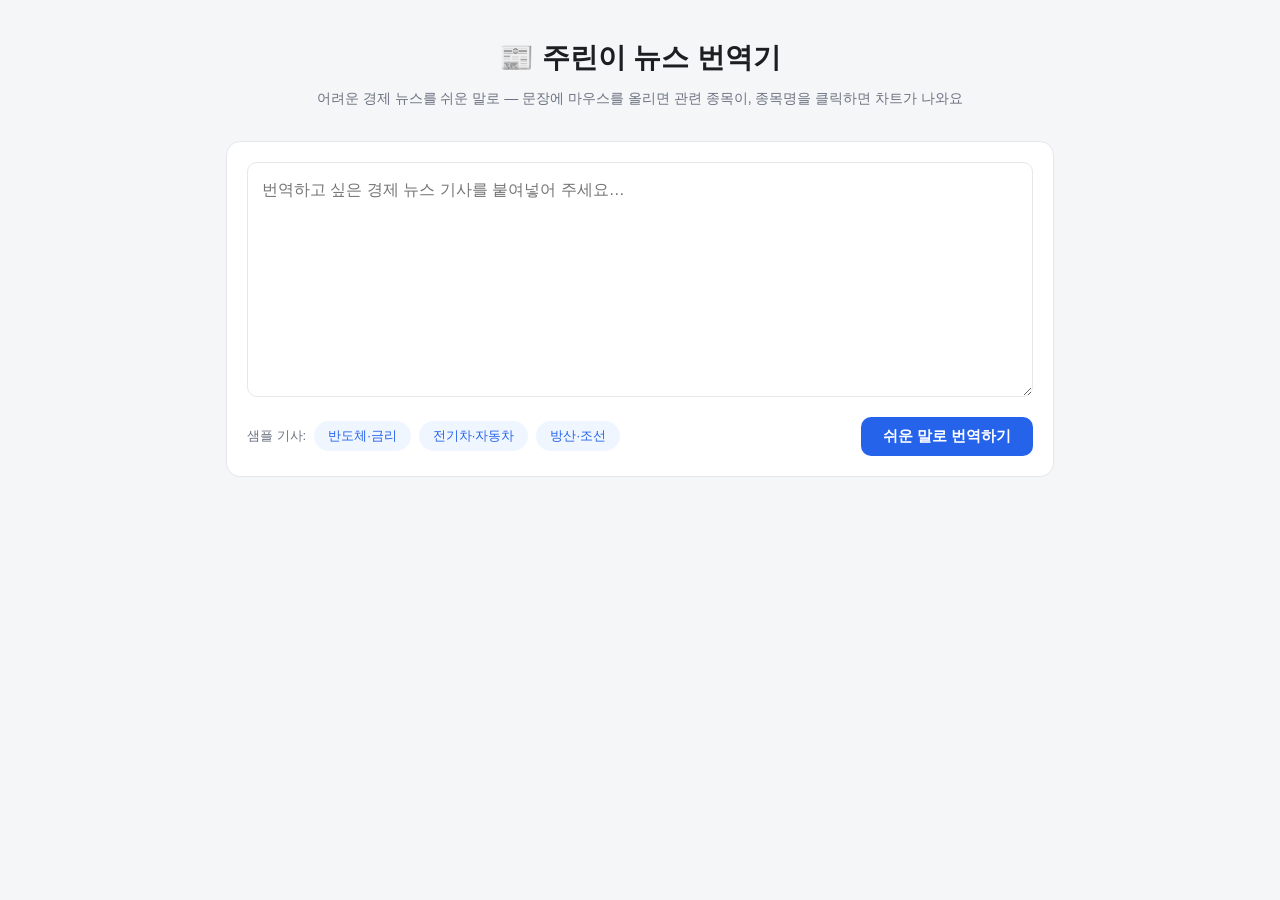
==== static/index.html @ 7888a263 "주린이 뉴스 번역기: 쉬운말 번역·관련 종목 호버·클릭 차트 구현 - POST /api/translate: 경제 뉴스를 문장별로 주린이 눈높이 번역   (Claude claude-" ====
<!DOCTYPE html>
<html lang="ko">
<head>
  <meta charset="UTF-8">
  <meta name="viewport" content="width=device-width, initial-scale=1.0">
  <title>주린이 뉴스 번역기</title>
  <link rel="icon" href="data:image/svg+xml,<svg xmlns=%22http://www.w3.org/2000/svg%22 viewBox=%220 0 100 100%22><text y=%22.9em%22 font-size=%2290%22>📰</text></svg>">
  <link rel="stylesheet" href="style.css">
</head>
<body>
  <header class="site-header">
    <h1>📰 주린이 뉴스 번역기</h1>
    <p class="tagline">어려운 경제 뉴스를 쉬운 말로 — 문장에 마우스를 올리면 관련 종목이, 종목명을 클릭하면 차트가 나와요</p>
  </header>

  <main>
    <section class="card" id="input-section">
      <textarea id="article-input" rows="8"
        placeholder="번역하고 싶은 경제 뉴스 기사를 붙여넣어 주세요…"></textarea>
      <div class="input-actions">
        <div class="samples">
          <span class="samples-label">샘플 기사:</span>
          <button class="sample-btn" data-sample="0">반도체·금리</button>
          <button class="sample-btn" data-sample="1">전기차·자동차</button>
          <button class="sample-btn" data-sample="2">방산·조선</button>
        </div>
        <button id="translate-btn">쉬운 말로 번역하기</button>
      </div>
      <p id="error-box" class="error" hidden></p>
    </section>

    <section id="result-section" hidden>
      <div class="card notice" id="notice-box" hidden></div>
      <div class="card summary" id="summary-card" hidden>
        <h2>📌 세 줄 요약</h2>
        <p id="summary-text"></p>
      </div>
      <div class="hint">💡 문장 위에 마우스를 올리면 관련 종목 동향이 떠요. <span class="ticker-demo">파란 종목명</span>이나 <span class="term-demo">점선 용어</span>도 눌러보고 올려보세요.</div>
      <div id="sentences"></div>
    </section>
  </main>

  <!-- 문장 호버 시 관련 종목 팝오버 -->
  <div id="stock-popover" class="popover" hidden></div>

  <!-- 용어 설명 툴팁 -->
  <div id="term-tooltip" class="tooltip" hidden></div>

  <!-- 종목 차트 모달 -->
  <div id="chart-modal" class="modal-backdrop" hidden>
    <div class="modal">
      <div class="modal-header">
        <div>
          <div class="modal-title">
            <span id="chart-name"></span>
            <span id="chart-code" class="code-chip"></span>
            <span id="chart-sector" class="sector-chip"></span>
          </div>
          <div class="modal-quote">
            <span id="chart-price"></span>
            <span id="chart-change"></span>
          </div>
        </div>
        <button id="chart-close" class="close-btn" aria-label="닫기">✕</button>
      </div>
      <div class="range-buttons" id="range-buttons">
        <button data-range="1m">1개월</button>
        <button data-range="3m" class="active">3개월</button>
        <button data-range="6m">6개월</button>
        <button data-range="1y">1년</button>
      </div>
      <div class="chart-wrap">
        <canvas id="chart-canvas"></canvas>
        <div id="chart-loading" class="chart-loading" hidden>불러오는 중…</div>
      </div>
      <p class="chart-source" id="chart-source"></p>
    </div>
  </div>

  <script src="app.js"></script>
</body>
</html>
---- static/style.css ----
:root {
  --bg: #f5f6f8;
  --card: #ffffff;
  --text: #1c1e21;
  --muted: #6b7280;
  --accent: #2563eb;
  --accent-soft: #eff6ff;
  --up: #d93025;    /* 한국 관례: 상승=빨강 */
  --down: #1a73e8;  /* 하락=파랑 */
  --border: #e5e7eb;
  --shadow: 0 8px 24px rgba(0, 0, 0, 0.12);
}

* { box-sizing: border-box; }

[hidden] { display: none !important; }

body {
  margin: 0;
  font-family: "Pretendard", "Apple SD Gothic Neo", "Noto Sans KR", "Malgun Gothic", sans-serif;
  background: var(--bg);
  color: var(--text);
  line-height: 1.6;
}

.site-header {
  text-align: center;
  padding: 36px 16px 8px;
}
.site-header h1 { margin: 0 0 6px; font-size: 28px; }
.tagline { margin: 0; color: var(--muted); font-size: 14px; }

main {
  max-width: 860px;
  margin: 24px auto 80px;
  padding: 0 16px;
}

.card {
  background: var(--card);
  border: 1px solid var(--border);
  border-radius: 14px;
  padding: 20px;
  margin-bottom: 16px;
}

#article-input {
  width: 100%;
  border: 1px solid var(--border);
  border-radius: 10px;
  padding: 14px;
  font: inherit;
  resize: vertical;
}
#article-input:focus { outline: 2px solid var(--accent); border-color: transparent; }

.input-actions {
  display: flex;
  justify-content: space-between;
  align-items: center;
  gap: 12px;
  margin-top: 12px;
  flex-wrap: wrap;
}
.samples { display: flex; align-items: center; gap: 8px; flex-wrap: wrap; }
.samples-label { color: var(--muted); font-size: 13px; }
.sample-btn {
  background: var(--accent-soft);
  color: var(--accent);
  border: none;
  border-radius: 999px;
  padding: 6px 14px;
  font-size: 13px;
  cursor: pointer;
}
.sample-btn:hover { background: #dbeafe; }

#translate-btn {
  background: var(--accent);
  color: #fff;
  border: none;
  border-radius: 10px;
  padding: 10px 22px;
  font-size: 15px;
  font-weight: 600;
  cursor: pointer;
}
#translate-btn:hover { background: #1d4ed8; }
#translate-btn:disabled { background: #93c5fd; cursor: wait; }

.error { color: var(--up); font-size: 14px; margin: 10px 0 0; }

.notice {
  background: #fffbeb;
  border-color: #fde68a;
  color: #92400e;
  font-size: 14px;
}

.summary h2 { margin: 0 0 8px; font-size: 16px; }
.summary p { margin: 0; }

.hint { color: var(--muted); font-size: 13px; margin: 0 4px 12px; }
.ticker-demo { color: var(--accent); font-weight: 600; }
.term-demo { border-bottom: 1.5px dotted #b45309; color: #b45309; }

/* 문장 블록 */
.sentence-block {
  background: var(--card);
  border: 1px solid var(--border);
  border-radius: 14px;
  padding: 16px 18px;
  margin-bottom: 12px;
  transition: border-color 0.15s, box-shadow 0.15s;
  position: relative;
}
.sentence-block:hover {
  border-color: var(--accent);
  box-shadow: 0 4px 14px rgba(37, 99, 235, 0.12);
}
.sentence-original { color: var(--muted); font-size: 14px; margin-bottom: 8px; }
.sentence-easy {
  background: var(--accent-soft);
  border-radius: 10px;
  padding: 10px 14px;
  font-size: 15.5px;
}
.sentence-easy::before { content: "🐣 "; }

.related-badge {
  display: inline-flex;
  align-items: center;
  gap: 4px;
  margin-top: 10px;
  font-size: 12px;
  color: var(--muted);
  background: #f3f4f6;
  border-radius: 999px;
  padding: 3px 10px;
}

/* 인라인 엔티티 */
.ticker {
  color: var(--accent);
  font-weight: 600;
  cursor: pointer;
  border-bottom: 1.5px solid rgba(37, 99, 235, 0.35);
}
.ticker:hover { background: var(--accent-soft); }

.term {
  border-bottom: 1.5px dotted #b45309;
  color: #b45309;
  cursor: help;
}

/* 팝오버: 관련 종목 */
.popover {
  position: absolute;
  z-index: 50;
  width: 320px;
  background: var(--card);
  border: 1px solid var(--border);
  border-radius: 12px;
  box-shadow: var(--shadow);
  padding: 10px;
}
.popover-title {
  font-size: 12px;
  font-weight: 700;
  color: var(--muted);
  padding: 2px 6px 8px;
}
.stock-row {
  display: grid;
  grid-template-columns: 1fr auto auto;
  align-items: center;
  gap: 10px;
  padding: 7px 8px;
  border-radius: 8px;
  cursor: pointer;
}
.stock-row:hover { background: var(--accent-soft); }
.stock-row .name { font-weight: 600; font-size: 14px; white-space: nowrap; overflow: hidden; text-overflow: ellipsis; }
.stock-row .reason { font-size: 11px; color: var(--muted); }
.stock-row .quote { text-align: right; font-size: 13px; white-space: nowrap; }
.stock-row .quote .pct { display: block; font-size: 12px; }
.up { color: var(--up); }
.down { color: var(--down); }
.flat { color: var(--muted); }
.popover-loading, .popover-empty { padding: 10px; color: var(--muted); font-size: 13px; }

/* 용어 툴팁 */
.tooltip {
  position: absolute;
  z-index: 60;
  max-width: 300px;
  background: #1f2937;
  color: #f9fafb;
  border-radius: 10px;
  padding: 10px 14px;
  font-size: 13px;
  box-shadow: var(--shadow);
  pointer-events: none;
}
.tooltip .tt-term { font-weight: 700; color: #fbbf24; }
.tooltip .tt-easy { display: block; margin-top: 2px; }
.tooltip .tt-desc { display: block; margin-top: 6px; color: #d1d5db; font-size: 12px; }

/* 차트 모달 */
.modal-backdrop {
  position: fixed;
  inset: 0;
  z-index: 100;
  background: rgba(15, 23, 42, 0.55);
  display: flex;
  align-items: center;
  justify-content: center;
  padding: 16px;
}
.modal {
  background: var(--card);
  border-radius: 16px;
  width: min(860px, 100%);
  padding: 20px 22px;
  box-shadow: var(--shadow);
}
.modal-header { display: flex; justify-content: space-between; align-items: flex-start; }
.modal-title { display: flex; align-items: center; gap: 8px; font-size: 20px; font-weight: 700; flex-wrap: wrap; }
.code-chip, .sector-chip {
  font-size: 12px;
  font-weight: 500;
  border-radius: 999px;
  padding: 2px 10px;
}
.code-chip { background: #f3f4f6; color: var(--muted); }
.sector-chip { background: var(--accent-soft); color: var(--accent); }
.modal-quote { margin-top: 4px; font-size: 16px; display: flex; gap: 10px; align-items: baseline; }
#chart-price { font-size: 24px; font-weight: 700; }
.close-btn {
  background: none;
  border: none;
  font-size: 18px;
  cursor: pointer;
  color: var(--muted);
  padding: 4px 8px;
}
.close-btn:hover { color: var(--text); }

.range-buttons { display: flex; gap: 6px; margin: 14px 0 10px; }
.range-buttons button {
  border: 1px solid var(--border);
  background: var(--card);
  border-radius: 8px;
  padding: 5px 14px;
  font-size: 13px;
  cursor: pointer;
}
.range-buttons button.active { background: var(--accent); color: #fff; border-color: var(--accent); }

.chart-wrap { position: relative; }
#chart-canvas { width: 100%; height: 380px; display: block; }
.chart-loading {
  position: absolute;
  inset: 0;
  display: flex;
  align-items: center;
  justify-content: center;
  color: var(--muted);
  background: rgba(255, 255, 255, 0.7);
}
.chart-source { margin: 8px 0 0; font-size: 12px; color: var(--muted); text-align: right; }

@media (max-width: 600px) {
  .popover { width: 280px; }
  #chart-canvas { height: 280px; }
}
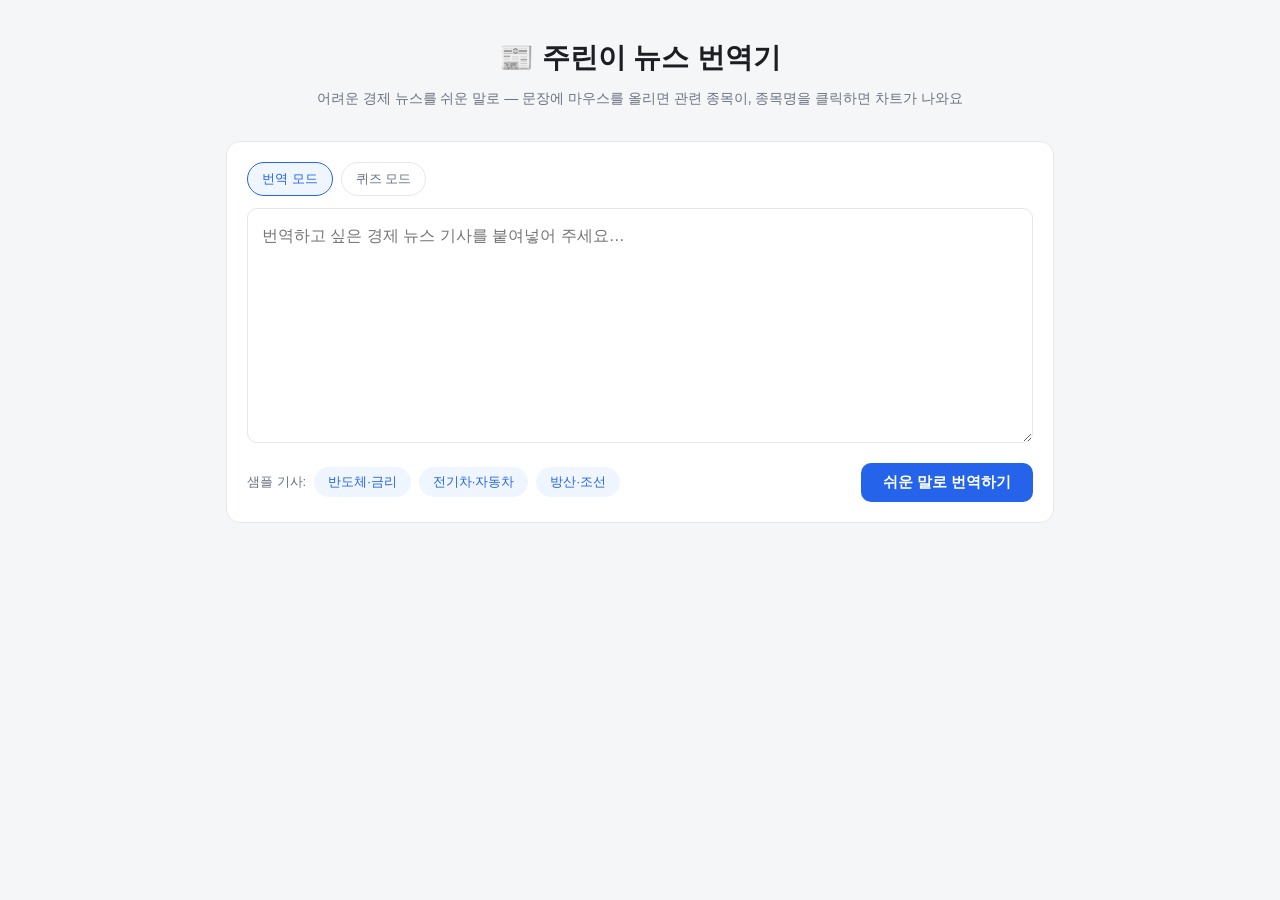
==== commit e8306865: "feat: add quiz mode and /api/quiz endpoint" ====
--- a/static/index.html
+++ b/static/index.html
@@ -15,6 +15,10 @@
 
   <main>
     <section class="card" id="input-section">
+      <div class="mode-switch" aria-label="실행 모드">
+        <button class="mode-btn" data-mode="translate">번역 모드</button>
+        <button class="mode-btn" data-mode="quiz">퀴즈 모드</button>
+      </div>
       <textarea id="article-input" rows="8"
         placeholder="번역하고 싶은 경제 뉴스 기사를 붙여넣어 주세요…"></textarea>
       <div class="input-actions">
@@ -24,7 +28,16 @@
           <button class="sample-btn" data-sample="1">전기차·자동차</button>
           <button class="sample-btn" data-sample="2">방산·조선</button>
         </div>
-        <button id="translate-btn">쉬운 말로 번역하기</button>
+        <div class="quiz-controls hidden">
+          <label for="quiz-count">문항 수</label>
+          <select id="quiz-count">
+            <option value="6">6</option>
+            <option value="8">8</option>
+            <option value="10" selected>10</option>
+            <option value="12">12</option>
+          </select>
+        </div>
+        <button id="action-btn">쉬운 말로 번역하기</button>
       </div>
       <p id="error-box" class="error" hidden></p>
     </section>
@@ -37,6 +50,16 @@
       </div>
       <div class="hint">💡 문장 위에 마우스를 올리면 관련 종목 동향이 떠요. <span class="ticker-demo">파란 종목명</span>이나 <span class="term-demo">점선 용어</span>도 눌러보고 올려보세요.</div>
       <div id="sentences"></div>
+    </section>
+
+    <section id="quiz-section" class="card" hidden>
+      <h2>🧠 금융 퀴즈 모드</h2>
+      <p id="quiz-meta" class="quiz-meta"></p>
+      <div id="quiz-list"></div>
+      <div class="quiz-actions">
+        <button id="quiz-submit" class="primary-btn">채점하기</button>
+      </div>
+      <p id="quiz-result" class="quiz-result" hidden></p>
     </section>
   </main>
 
--- a/static/style.css
+++ b/static/style.css
@@ -54,6 +54,26 @@
 }
 #article-input:focus { outline: 2px solid var(--accent); border-color: transparent; }
 
+.mode-switch {
+  display: inline-flex;
+  gap: 8px;
+  margin-bottom: 12px;
+}
+.mode-btn {
+  border: 1px solid var(--border);
+  background: var(--card);
+  color: var(--muted);
+  border-radius: 999px;
+  padding: 7px 14px;
+  font-size: 13px;
+  cursor: pointer;
+}
+.mode-btn.active {
+  border-color: var(--accent);
+  background: var(--accent-soft);
+  color: var(--accent);
+}
+
 .input-actions {
   display: flex;
   justify-content: space-between;
@@ -75,7 +95,9 @@
 }
 .sample-btn:hover { background: #dbeafe; }
 
-#translate-btn {
+#action-btn,
+#quiz-submit,
+.primary-btn {
   background: var(--accent);
   color: #fff;
   border: none;
@@ -85,8 +107,27 @@
   font-weight: 600;
   cursor: pointer;
 }
-#translate-btn:hover { background: #1d4ed8; }
-#translate-btn:disabled { background: #93c5fd; cursor: wait; }
+#action-btn:hover,
+#quiz-submit:hover { background: #1d4ed8; }
+#action-btn:disabled,
+#quiz-submit:disabled { background: #93c5fd; cursor: wait; }
+
+.hidden { display: none !important; }
+
+.quiz-controls {
+  display: inline-flex;
+  gap: 8px;
+  align-items: center;
+  color: var(--muted);
+  font-size: 13px;
+}
+.quiz-controls select {
+  border: 1px solid var(--border);
+  border-radius: 8px;
+  background: #fff;
+  color: var(--text);
+  padding: 6px 10px;
+}
 
 .error { color: var(--up); font-size: 14px; margin: 10px 0 0; }
 
@@ -117,6 +158,57 @@
 .sentence-block:hover {
   border-color: var(--accent);
   box-shadow: 0 4px 14px rgba(37, 99, 235, 0.12);
+}
+.sentence-block.hard { border-left: 4px solid #ea580c; }
+
+/* 관련 금융상품 행 */
+.product-row {
+  display: grid;
+  grid-template-columns: 1fr auto;
+  align-items: center;
+  gap: 10px;
+  padding: 8px;
+  border-radius: 8px;
+  cursor: pointer;
+}
+.product-row:hover { background: #f0fdf4; }
+.product-row .name { font-weight: 600; font-size: 13px; }
+.product-row .reason { font-size: 11px; color: var(--muted); margin-top: 1px; }
+.type-chip {
+  display: inline-block;
+  font-size: 10px;
+  font-weight: 700;
+  border-radius: 4px;
+  padding: 1px 6px;
+  margin-left: 4px;
+  vertical-align: 1px;
+  background: #ecfdf5;
+  color: #047857;
+}
+.type-chip.fund { background: #eef2ff; color: #4338ca; }
+.prod-meta { text-align: right; white-space: nowrap; }
+.risk-chip {
+  display: inline-block;
+  font-size: 10.5px;
+  font-weight: 700;
+  border-radius: 999px;
+  padding: 1px 9px;
+}
+.risk-chip.low { background: #ecfdf5; color: #047857; }
+.risk-chip.mid { background: #fffbeb; color: #b45309; }
+.risk-chip.high { background: #fef2f2; color: #b91c1c; }
+.prod-expense { display: block; font-size: 10.5px; color: var(--muted); margin-top: 2px; }
+.disclaimer { font-size: 11px; color: #9ca3af; margin: 6px 4px 2px; }
+.hard-chip {
+  display: inline-block;
+  background: #fff7ed;
+  color: #c2410c;
+  border: 1px solid #fed7aa;
+  border-radius: 999px;
+  font-size: 11.5px;
+  font-weight: 700;
+  padding: 2px 10px;
+  margin-bottom: 8px;
 }
 .sentence-original { color: var(--muted); font-size: 14px; margin-bottom: 8px; }
 .sentence-easy {
@@ -126,6 +218,57 @@
   font-size: 15.5px;
 }
 .sentence-easy::before { content: "🐣 "; }
+
+.quiz-meta {
+  margin: 0 4px 12px;
+  color: var(--muted);
+  font-size: 14px;
+}
+.quiz-item {
+  border: 1px solid var(--border);
+  border-radius: 12px;
+  padding: 14px;
+  margin-bottom: 12px;
+}
+.quiz-prompt {
+  font-weight: 600;
+  margin-bottom: 10px;
+  line-height: 1.5;
+}
+.quiz-option-list {
+  display: grid;
+  grid-template-columns: 1fr;
+  gap: 8px;
+}
+.quiz-choice {
+  text-align: left;
+  width: 100%;
+  border: 1px solid var(--border);
+  border-radius: 10px;
+  background: #fff;
+  padding: 8px 10px;
+  cursor: pointer;
+}
+.quiz-choice:hover { background: #f8fafc; }
+.quiz-choice.active { border-color: #2563eb; background: #eff6ff; }
+.quiz-choice.correct { border-color: #047857; background: #ecfdf5; }
+.quiz-choice.wrong { border-color: #b91c1c; background: #fef2f2; }
+
+.quiz-actions {
+  margin-top: 12px;
+}
+.quiz-result {
+  margin-top: 12px;
+  font-weight: 700;
+}
+.quiz-feedback {
+  margin: 10px 2px 0;
+  font-size: 13px;
+}
+.quiz-feedback.is-correct { color: #047857; }
+.quiz-feedback.is-wrong { color: #b91c1c; }
+.quiz-feedback .quiz-explain { color: var(--muted); }
+.quiz-empty { color: var(--muted); }
 
 .related-badge {
   display: inline-flex;
